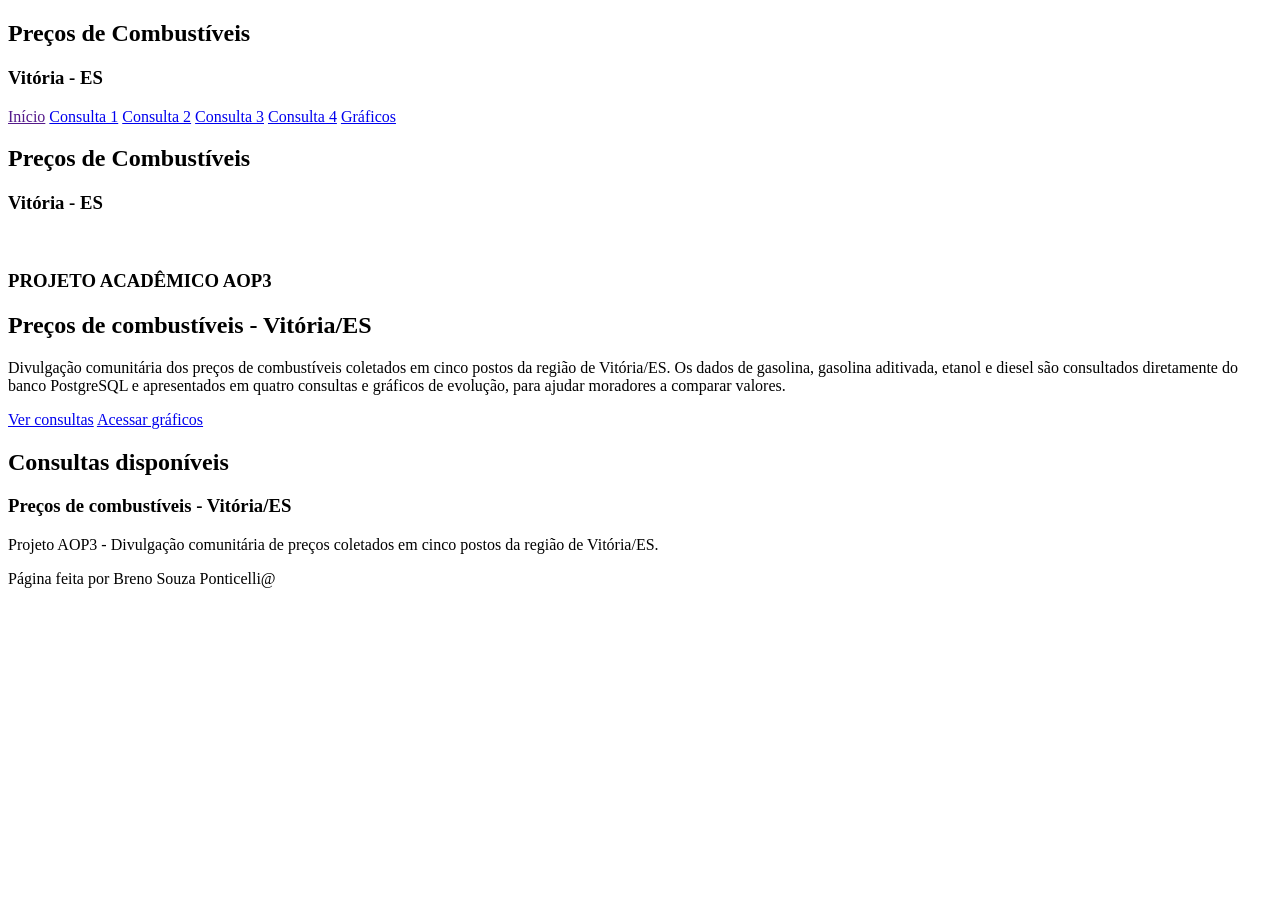
==== index.html @ 08492fc9 "Add files via upload" ====
<!DOCTYPE html>
<html lang="pt-br">
<head>
    <link rel="stylesheet" href="./styles/style.css">
    <link rel="stylesheet" href="./styles/header.css">
    <link rel="stylesheet" href="./styles/inicio.css">
    <link rel="stylesheet" href="./styles/footer.css">
    <meta charset="UTF-8">
    <link rel="shortcut icon" href="/assets/gasoline-svgrepo-com.svg" type="image/x-icon">
    <meta name="viewport" content="width=device-width, initial-scale=1.0">
    <title>Inicio</title>
</head>
<body>
    <header id="header">
        <div class="logo">
            <h2>Preços de Combustíveis</h2>
            <h3>Vitória - ES</h3>
        </div>
        <nav>
            <a href="">Início</a>
            <a href="./consult1/consulta_one.html">Consulta 1</a>
            <a href="./consult2/consulta_two.html">Consulta 2</a>
            <a href="./consult3/consulta_three.html">Consulta 3</a>
            <a href="./consult4/consulta_four.html">Consulta 4</a>
            <a href="./graficos/graficos.html">Gráficos</a>
        </nav>
    </header>
    <div class="header_mobile">
        <div class="logo">
            <h2>Preços de Combustíveis</h2>
            <h3>Vitória - ES</h3>
        </div>
        <div class="menu">
            <img src="/assets/menu-svgrepo-com.svg" alt="" width="30px">
        </div>
    </div>
    <div class="inicio">
        <div class="introducao">
            <h3>PROJETO ACADÊMICO AOP3</h3>
            <h2>Preços de combustíveis - Vitória/ES</h2>
            <p>Divulgação comunitária dos preços de combustíveis coletados em cinco postos da região de Vitória/ES. 
            Os dados de gasolina, gasolina aditivada, etanol e diesel são consultados diretamente do banco PostgreSQL e apresentados em quatro consultas e gráficos de evolução, para ajudar moradores a comparar valores.
            </p>
            <a href="./consult1/consulta_one.html" class="button_consultas">Ver consultas</a>
            <a href="./graficos/graficos.html" class="button_grafico">Acessar gráficos</a>
        </div>
        <section class="consultas_disponiveis">
            <h2>Consultas disponíveis</h2>
            <div class="lista_consultas">         
            </div>
        </section>
        <div class="informacoes">
        </div>
    </div>
    <footer>
        <h3>Preços de combustíveis - Vitória/ES</h3>
        <p>Projeto AOP3 - Divulgação comunitária de preços coletados em cinco postos da região de Vitória/ES.</p>
        <p>Página feita por Breno Souza Ponticelli@</p>
    </footer>
</body>
<script src="./script.js"></script>
</html>
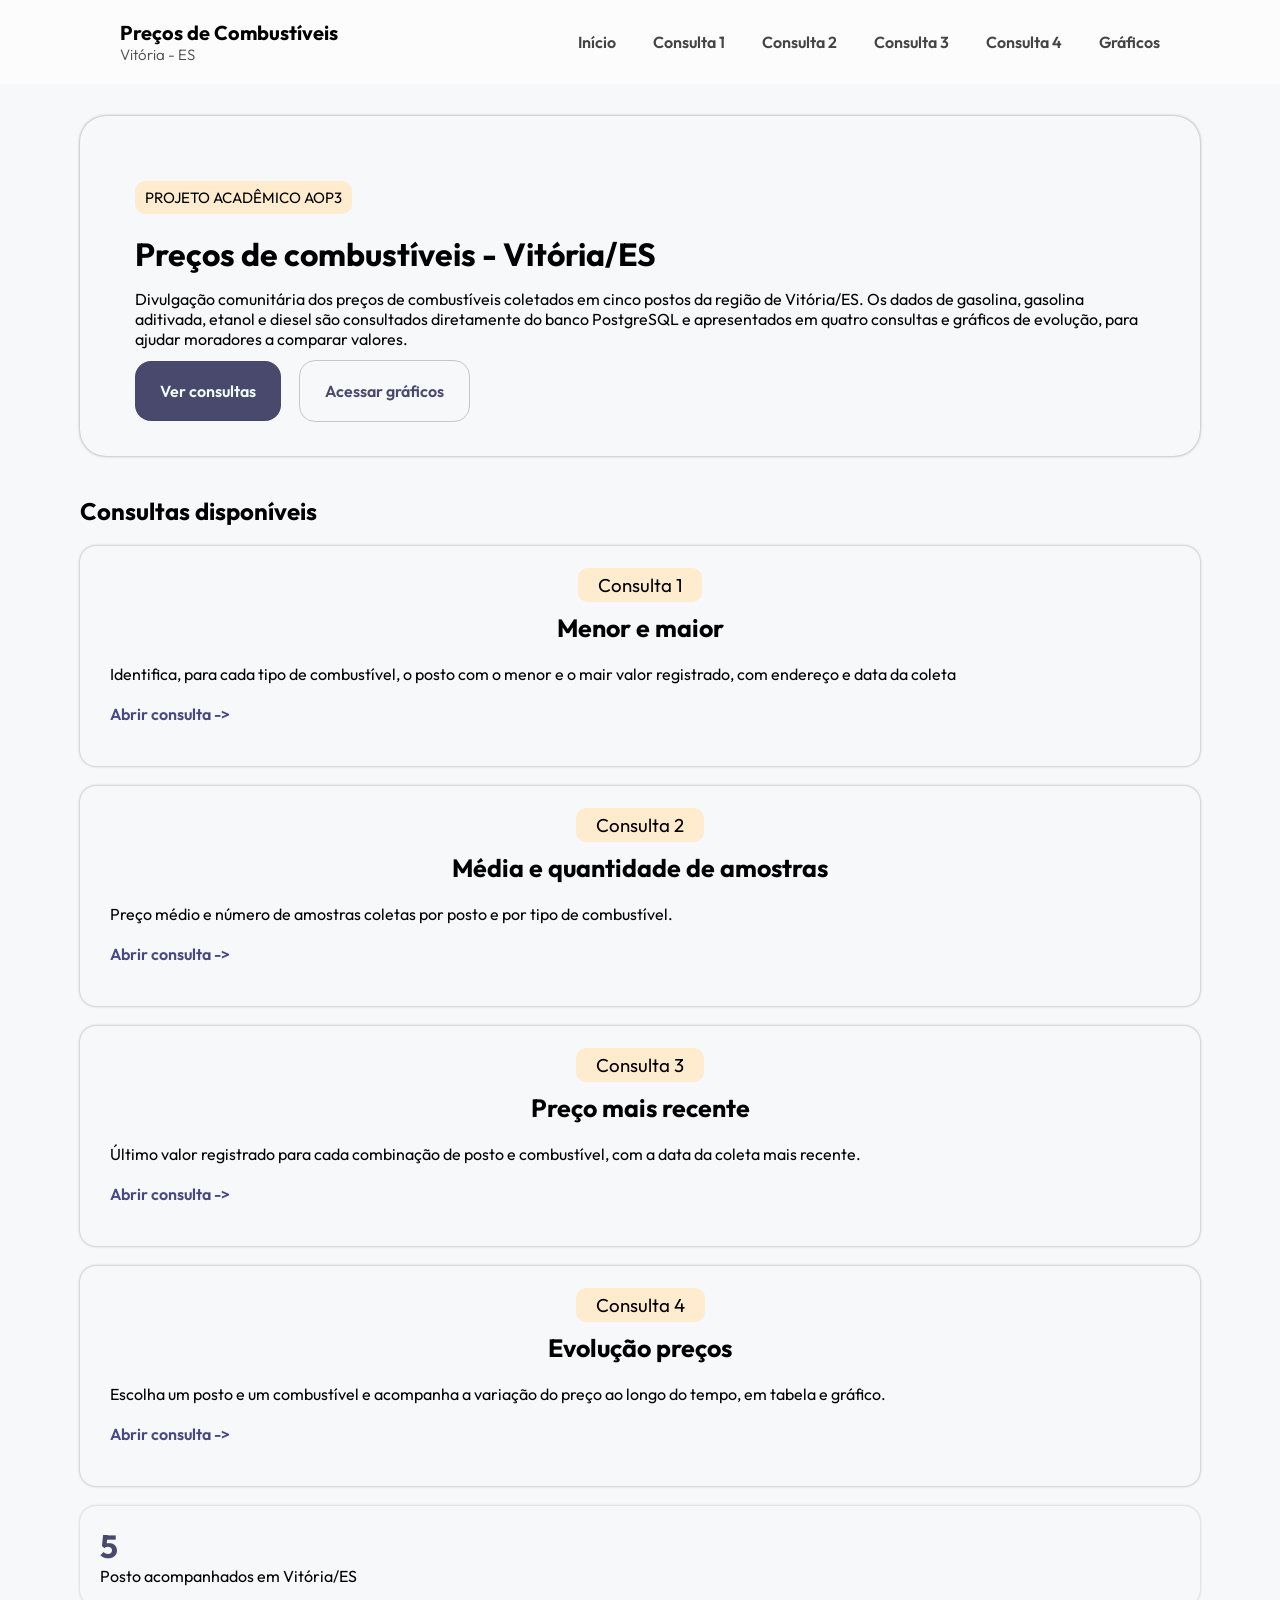
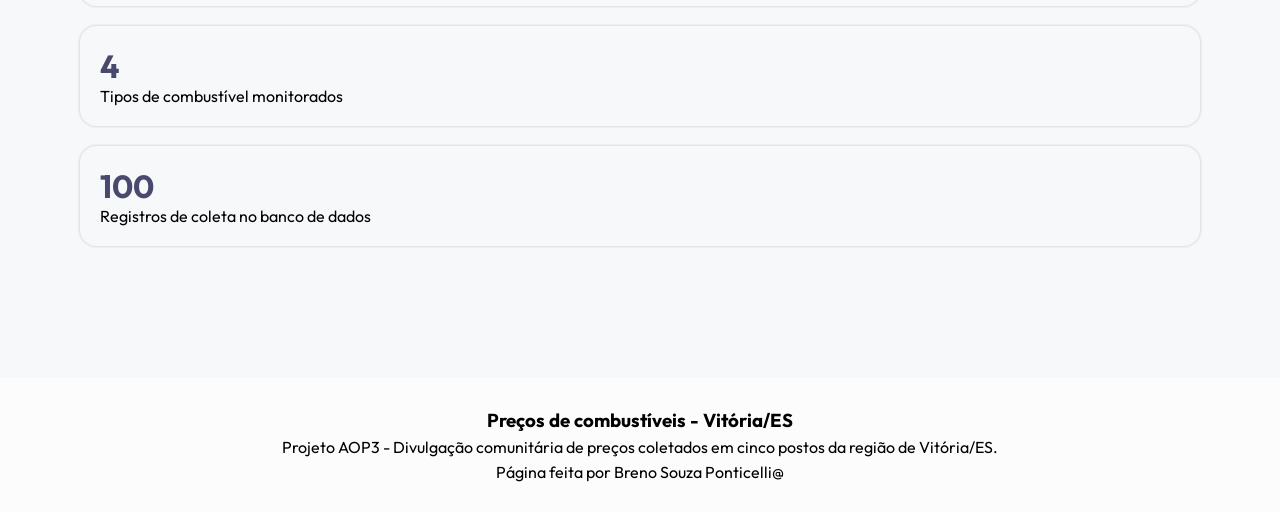
==== commit d12b2723: "nav bar html" ====
--- a/index.html
+++ b/index.html
@@ -26,14 +26,28 @@
         </nav>
     </header>
     <div class="header_mobile">
-        <div class="logo">
-            <h2>Preços de Combustíveis</h2>
-            <h3>Vitória - ES</h3>
-        </div>
-        <div class="menu">
-            <img src="/assets/menu-svgrepo-com.svg" alt="" width="30px">
-        </div>
+
+    <div class="logo">
+        <h2>Preços de Combustíveis</h2>
+        <h3>Vitória - ES</h3>
     </div>
+
+    <button class="menu-btn" id="menu-btn">
+        <span></span>
+        <span></span>
+        <span></span>
+    </button>
+
+    <nav id="navbar">
+        <a href="./index.html">Início</a>
+        <a href="./consult1/consulta_one.html">Consulta 1</a>
+        <a href="./consult2/consulta_two.html">Consulta 2</a>
+        <a href="./consult3/consulta_three.html">Consulta 3</a>
+        <a href="./consult4/consulta_four.html">Consulta 4</a>
+        <a href="./graficos/graficos.html">Gráficos</a>
+    </nav>
+
+</div>
     <div class="inicio">
         <div class="introducao">
             <h3>PROJETO ACADÊMICO AOP3</h3>
@@ -59,4 +73,4 @@
     </footer>
 </body>
 <script src="./script.js"></script>
-</html>+</html>
--- a/styles/style.css
+++ b/styles/style.css
@@ -0,0 +1,14 @@
+@import url('https://fonts.googleapis.com/css2?family=Outfit:wght@100..900&display=swap');
+*{
+    box-sizing: border-box;
+    padding: 0;
+    margin: 0;
+}
+body{
+    background-color: rgb(246, 248, 250);
+    font-family: "Outfit", sans-serif;
+    min-height: 100vh;
+    display: flex;
+    flex-direction: column;
+    flex: 1;
+}
--- a/styles/header.css
+++ b/styles/header.css
@@ -0,0 +1,170 @@
+@import url('https://fonts.googleapis.com/css2?family=Outfit:wght@100..900&display=swap');
+
+header{
+    display: flex;
+    width: 100%;
+    font-family: "Outfit", sans-serif;
+    justify-content: space-around;
+    padding: 20px 0;
+    background-color: rgb(252, 252, 252);
+    align-items: center;
+    position: sticky;
+    top: 0;
+    z-index: 1000;
+
+    .logo{
+        h2{
+            font-size: 20px;
+        }
+        h3{
+            font-size: 15px;
+            color:rgb(68, 68, 68);
+            font-weight: 300;
+        }
+    }
+
+    nav{
+        display: flex;
+        gap: 37px;
+        align-items: center;
+
+        a{
+            text-decoration: none;
+            color: rgb(68, 68, 68);
+            font-weight: 600;
+            transition: 0.3s;
+        }
+        a:hover{
+            background-color: blanchedalmond;
+            border-radius: 16px;
+            padding: 10px 15px;
+        }
+    }
+}
+.header_mobile{
+    display: none;
+    justify-content: space-between;
+    padding: 20px 50px;
+    background-color: rgb(252, 252, 252);
+    align-items: center;
+
+    position: sticky;
+    top: 0;
+    z-index: 1000;
+
+    font-family: "Outfit", sans-serif;
+
+    position: relative;
+
+    .logo{
+        h2{
+            font-size: 20px;
+        }
+        h3{
+            font-size: 15px;
+            color:rgb(68, 68, 68);
+            font-weight: 300;
+        }
+    }
+    
+    img{
+        cursor: pointer;
+    }
+    
+    nav {
+    display: flex;
+    gap: 25px;
+    }
+
+    nav a {
+        text-decoration: none;
+        color: #222;
+    }
+
+    .menu-btn {
+        display: none;
+    }
+
+}
+.header_mobile .menu-btn {
+    width: 32px;
+    height: 28px;
+
+    display: flex;
+    flex-direction: column;
+    justify-content: space-between;
+
+    border: none;
+    background: transparent;
+
+    cursor: pointer;
+    
+}
+.menu-btn span {
+    width: 100%;
+    height: 3px;
+
+    background-color: #222;
+    border-radius: 5px;
+
+    transition: 0.3s;
+}
+.menu-btn.ativo span:nth-child(1) {
+    transform: translateY(12px) rotate(45deg);
+}
+
+.menu-btn.ativo span:nth-child(2) {
+    opacity: 0;
+}
+
+.menu-btn.ativo span:nth-child(3) {
+    transform: translateY(-12px) rotate(-45deg);
+}
+.header_mobile nav {
+    display: none;
+
+    position: absolute;
+
+    top: 100%;
+    right: 0;
+
+    width: 100%;
+
+    background-color: rgb(252, 252, 252);
+
+    flex-direction: column;
+
+    gap: 0;
+
+    padding: 10px 0;
+
+    box-shadow: 0 5px 15px rgba(0, 0, 0, 0.08);
+
+    z-index: 999;
+}
+
+.header_mobile nav.ativo {
+    display: flex;
+}
+.header_mobile nav a {
+    text-decoration: none;
+
+    color: rgb(68, 68, 68);
+
+    font-weight: 600;
+
+    padding: 15px 30px;
+
+    transition: 0.2s;
+}
+.header_mobile nav a:hover {
+    background-color: blanchedalmond;
+}
+@media(max-width:930px){
+    header{
+        display: none;
+    }
+    .header_mobile{
+        display: flex;
+    }
+}
--- a/styles/inicio.css
+++ b/styles/inicio.css
@@ -0,0 +1,205 @@
+.inicio{
+    display: flex;
+    flex-direction: column;
+    margin: 2rem 20rem;
+    
+    .introducao{
+        border-radius: 26px;
+        box-shadow: 0px 0px 3px rgba(0, 0, 0, 0.425);
+        padding: 45px 55px 55px 55px;
+        h3{
+            font-size: 15px;
+            margin: 20px 0px;
+            width:max-content;
+            background-color: blanchedalmond;
+            padding: 7px 10px;
+            border-radius: 10px;
+            font-weight: 400;
+            font-size: 15spx;
+        }
+        h2{
+            font-size: 32px;
+            margin-bottom: 15px;
+        }
+        p{
+            width: 70%;
+            flex-wrap: wrap;
+            margin-bottom: 32px;
+        }
+        a{
+            font-size: 16px;
+            font-weight: 600;
+            border-radius: 16px;
+            padding: 20px 25px;
+            border-style: none;
+            margin: 0 15px 30px 0;
+            cursor: pointer;
+            transition: 0.3s;
+            text-decoration: none;
+            
+        }
+        .button_consultas{
+            background-color: rgb(73, 73, 110);
+            color: azure;
+        }
+        .button_consultas:hover{
+            background-color: rgba(73, 73, 110, 0.842);
+        }
+        .button_grafico{
+            border: 1px solid rgba(0, 0, 0, 0.199);
+            color: rgb(73, 73, 110);
+        }
+        .button_grafico:hover{
+            background-color: rgba(37, 35, 35, 0.014);
+        }
+        
+    }
+    .consultas_disponiveis{
+        h2{
+            margin-bottom: 20px;
+        }
+        display: flex;
+        margin-top: 40px;
+        flex-direction: column;
+
+        .lista_consultas{
+            display: flex;
+            gap: 20px;
+            .consulta{
+                display: flex;
+                flex-direction: column;
+                align-items: center;
+                box-shadow: 0px 0px 3px rgba(0, 0, 0, 0.349);
+                border-radius: 16px;
+                padding: 22px 30px;
+                max-width:60%;
+                justify-content: space-between;
+                transition: transform 0.3s ease;
+
+                h2{
+                    font-size: 25px;
+                    flex-wrap: wrap;
+                }
+                h3{
+                    background-color: blanchedalmond;
+                    padding: 5px 20px;
+                    border-radius: 10px;
+                    font-weight: 400;
+                    margin-bottom: 10px; 
+                    
+                }
+                p{
+                    width: 100%;
+                    flex-wrap: wrap;
+                    margin-bottom: 20px;
+                }
+                .abrir_consult{
+                    font-weight: 600;
+                    color: rgb(71, 71, 129);
+                    cursor: pointer;
+                }
+            }
+            .consulta:hover{
+                transform: translateY(-5px);
+                border: 1px solid;
+                border-color:rgb(71, 71, 129);
+                cursor: pointer;
+            }
+        }
+    }
+    .informacoes{
+        display: flex;
+        margin-top: 20px;
+        gap: 20px;
+        
+        
+        .info{
+            display: flex;
+            flex-direction: column;
+            box-shadow: 0px 0px 3px rgba(2, 2, 2, 0.226);
+            padding: 20px 150px 20px 20px;
+            justify-content:left;
+            border-radius: 16px;
+            h3{
+                font-size: 32px;
+                color: rgb(73, 73, 110);
+                
+            }
+        }
+    }
+}
+@media(max-width:1500px){
+    .inicio{
+        margin: 2rem 7rem;
+        .introducao{
+            p{
+                max-width: 100%;
+                width: 100%;
+            }
+        }
+        .consultas_disponiveis{
+            .lista_consultas{
+                display: flex;
+                flex-wrap: wrap;
+            }
+            p{
+                max-width: 100%;
+                flex-wrap: wrap;
+                margin-bottom: 20px;
+            }
+            h2{
+                max-width: 80%;
+                flex-wrap: wrap;
+            } 
+            .consulta{
+                width:48.5%;
+            }
+        }
+        .informacoes{
+            flex-direction: column;
+        }
+    }
+}
+@media(max-width:1300px){
+    .inicio{
+        margin: 2rem 5rem;
+        .consultas_disponiveis{
+            .lista_consultas{
+                display: flex;
+                flex-wrap: nowrap;
+                flex-direction: column;
+                .consulta{
+                    width: 100%;
+                    max-width: 100%;
+
+                    p{
+                        max-width:100%;
+                        flex-wrap: nowrap;
+                    }
+                }
+            }
+        }
+    }
+}
+
+@media(max-width:650px){
+    .inicio{
+        .introducao{
+            button{
+                width: 100%;
+            }
+        }
+    }
+}
+@media(max-width:500px){
+    .inicio{
+        margin: 1rem 2rem;
+        .introducao{
+            display: flex;
+            flex-direction: column;
+            .button_consultas{
+                margin-bottom: 10px;
+            }
+        }
+    }
+}
--- a/styles/footer.css
+++ b/styles/footer.css
@@ -0,0 +1,23 @@
+footer{
+    display: flex;
+    width: 100%;
+    flex-direction: column;
+    align-items: center;
+    background-color: rgb(252, 252, 252);
+    padding: 30px 20px;
+    margin-top: 100px;
+    justify-content: center;
+    
+    p{
+        margin-top: 5px;
+    }
+}
+@media(max-width:800px){
+    footer{
+        padding: 30px 55px;
+        p{
+            font-size: 14px;
+            flex-wrap: wrap;
+        }
+    }
+}
